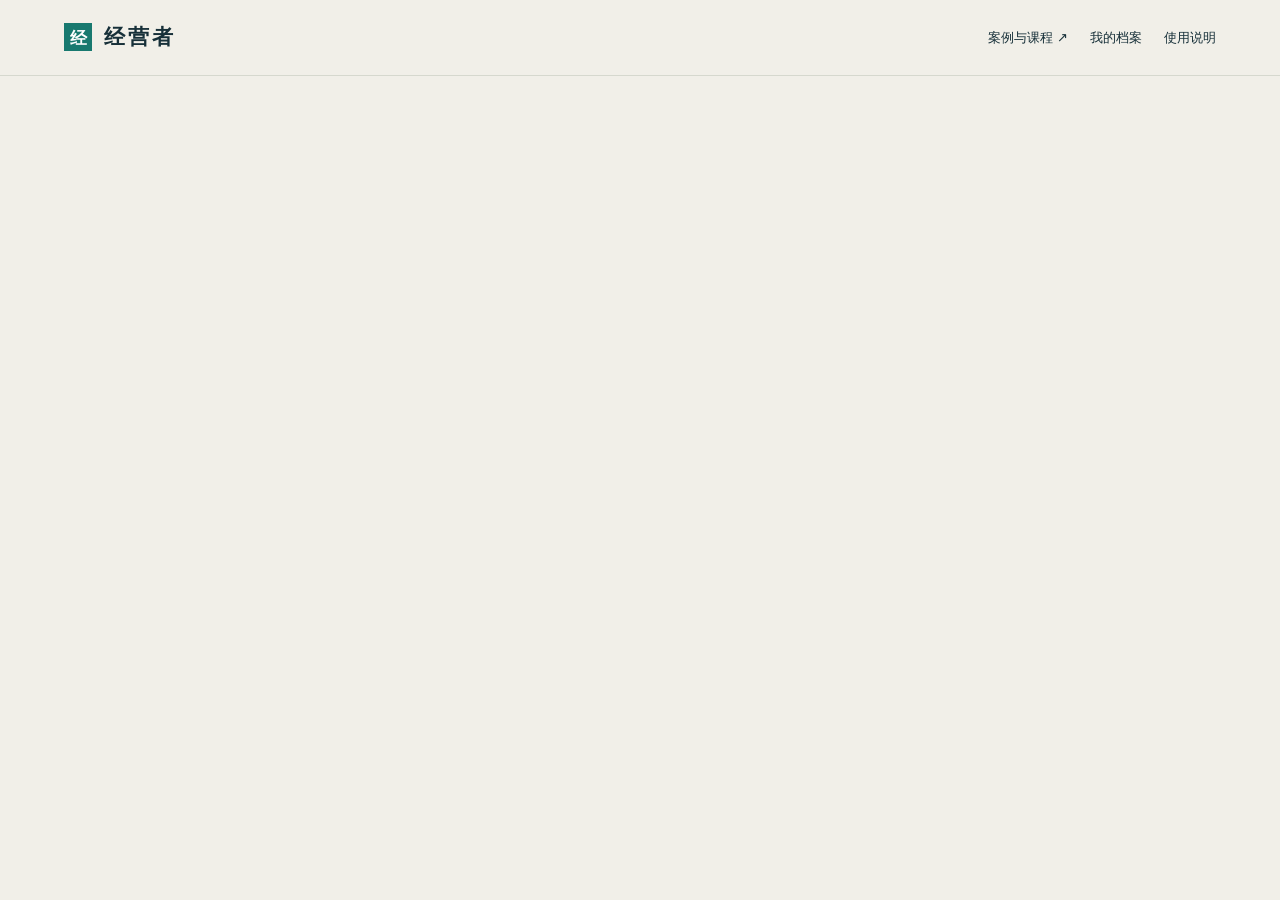
==== experience-v3.html @ bae5339b "Add original three-act decision desk with evidence dossiers and personal debrief" ====
<!doctype html><html lang="zh-CN"><head><meta charset="utf-8"><meta name="viewport" content="width=device-width,initial-scale=1"><meta name="theme-color" content="#102c35"><meta name="description" content="进入2011年的经营决策席，翻阅材料、签下命令、逐幕对照历史。独立运行的个人商学院。"><title>经营者｜千团大战 · 下一笔钱</title><style>
:root{--bg:#f1efe8;--paper:#fcfaf5;--ink:#173039;--muted:#657575;--line:#d6d8ce;--teal:#18796f;--gold:#d0a452;--dark:#102c35;--red:#a84931}*{box-sizing:border-box}body{margin:0;background:var(--bg);color:var(--ink);font:16px/1.8 system-ui,-apple-system,'Microsoft Yahei',sans-serif}button,input,textarea{font:inherit}button,a{touch-action:manipulation}button{cursor:pointer}button:disabled{cursor:not-allowed;opacity:.45}button:focus-visible,a:focus-visible,input:focus-visible,textarea:focus-visible,summary:focus-visible{outline:3px solid #cb8036;outline-offset:4px}a{color:inherit;text-decoration:none}h1,h2,h3,p{margin:0}h1,h2,h3{line-height:1.35}h1,h2,.serif{font-family:'Songti SC','Noto Serif CJK SC','SimSun',serif}header{height:76px;display:flex;align-items:center;justify-content:space-between;padding:0 5vw;border-bottom:1px solid var(--line);gap:16px}header .brand{font-size:21px;font-weight:800;letter-spacing:3px;display:flex;gap:12px;align-items:center}.brand i{width:28px;height:28px;background:var(--teal);display:grid;place-items:center;color:white;font-size:17px;font-style:normal;letter-spacing:0}nav{display:flex;gap:22px;font-size:13px;align-items:center}.plain{border:0;background:none;color:inherit;padding:0;font-size:inherit}.wrap{max-width:1280px;margin:auto;padding:36px 5vw 70px}.eyebrow{font-size:11px;font-weight:650;letter-spacing:2px;text-transform:uppercase;color:var(--teal)}.muted{color:var(--muted)}.small{font-size:12px}.hero{display:grid;grid-template-columns:1fr 1.04fr;min-height:470px;margin:0 -5vw;padding:38px 5vw 28px;gap:40px}.hero h1{font-size:clamp(42px,5.2vw,74px);letter-spacing:-2px;margin:20px 0}.hero h1 em{font-style:normal;color:var(--teal)}.hero p{max-width:440px;color:var(--muted);font-size:15px}.btn{border:1px solid var(--line);padding:12px 21px;background:transparent;color:var(--ink);font-size:14px;border-radius:3px;display:inline-flex;align-items:center;justify-content:center;gap:18px}.btn:hover{border-color:var(--teal);background:#e4ebe2}.btn.primary{background:var(--teal);color:white;border-color:var(--teal)}.btn.primary:hover{background:#116256}.actions{display:flex;flex-wrap:wrap;gap:12px;margin-top:25px}.stamp{font-size:10px;letter-spacing:2px;border:1px solid currentColor;padding:4px 8px;display:inline-block;color:var(--red)}.city{position:relative;align-self:center;aspect-ratio:1.2;background:var(--dark);border-radius:5px;overflow:hidden;box-shadow:0 20px 40px #122d351c}.city svg{width:100%;height:100%}.city-label{position:absolute;top:25px;left:25px;color:#9eb9b7;letter-spacing:2px;font-size:10px}.city-caption{position:absolute;bottom:20px;left:25px;color:#c6d3ca;font-size:11px}.city .number{position:absolute;top:46px;left:25px;font:42px Georgia;color:#f3e9cd}.pulse{animation:pulse 4s ease-in-out infinite}@keyframes pulse{50%{opacity:.35}}.ribbon{display:grid;grid-template-columns:repeat(4,1fr);border-top:1px solid var(--line);border-bottom:1px solid var(--line);margin:20px 0 42px}.ribbon>div{padding:18px 20px;border-right:1px solid var(--line)}.ribbon>div:first-child{padding-left:0}.ribbon>div:last-child{border:0}.ribbon b{display:block;font-size:15px}.ribbon span{font-size:11px;color:var(--muted)}.intro{display:grid;grid-template-columns:1.35fr 1fr;gap:65px;margin-bottom:35px}.intro p{margin-top:18px}.intro h2{font-size:30px}.paper{background:var(--paper);border:1px solid var(--line);padding:28px;border-radius:4px}.paper p+p{margin-top:16px}.margin-note{border-left:2px solid var(--gold);padding:0 0 0 20px;margin:24px 0;font-size:14px}.note{font-size:12px;color:var(--muted);margin-top:20px}.notice{font-size:12px;border-top:1px solid var(--line);padding-top:18px;margin-top:25px;color:var(--muted)}.progress{display:flex;align-items:center;gap:12px;margin-bottom:32px;font-size:12px;color:var(--muted)}.progress .line{height:1px;background:var(--line);flex:1}.progress .active{color:var(--teal);font-weight:700}.layout{display:grid;grid-template-columns:235px minmax(0,1fr);gap:38px}.rail{border-right:1px solid var(--line);padding-right:26px}.rail h3{font-size:24px;margin:13px 0}.rail .meter{margin-top:26px;padding-top:18px;border-top:1px solid var(--line)}.rail .meter b{display:block;font-size:14px;margin:6px 0}.rail small{color:var(--muted);display:block}.rail .chapter{margin-top:28px;color:var(--muted);font-size:12px}.chapter>div{margin:15px 0}.chapter .now{color:var(--teal);font-weight:700}.stage h1{font-size:clamp(30px,3.3vw,47px);white-space:pre-line;margin:12px 0 20px}.lede{font-size:16px;line-height:1.95;max-width:750px}.tension{margin:22px 0 28px;padding-left:20px;border-left:2px solid var(--gold);font-size:15px}.section-head{display:flex;justify-content:space-between;align-items:baseline;gap:14px;margin:32px 0 14px}.section-head h2{font-family:inherit;font-size:18px}.tabs{display:grid;grid-template-columns:repeat(3,1fr);gap:10px}.tab{border:1px solid var(--line);background:#e9e9df;text-align:left;padding:14px 16px;color:var(--ink);border-radius:4px 4px 0 0;font-size:14px}.tab[aria-selected=true]{background:var(--paper);border-bottom:2px solid var(--teal)}.tab span{font-size:10px;color:var(--muted);display:block}.dossier{min-height:240px;border:1px solid var(--line);border-top:0;padding:25px 30px;background:var(--paper)}.dossier h3{font-size:25px;margin:9px 0 16px}.dossier p{white-space:pre-line;font-size:15px}.dossier .note{font-size:11px}.choice{display:grid;grid-template-columns:35px 1fr;gap:14px;text-align:left;width:100%;background:var(--paper);border:1px solid var(--line);border-radius:4px;padding:20px;margin:12px 0;color:var(--ink)}.choice:hover{border-color:var(--teal)}.choice[aria-pressed=true]{border:2px solid var(--teal);padding:19px;background:#eaf0e8}.choice .letter{font:25px Georgia;color:var(--teal)}.choice strong{display:block;font-size:17px;margin-bottom:7px}.choice p{font-size:14px}.choice small{display:block;color:var(--muted);margin-top:10px}.order{margin-top:24px;padding:25px;background:#e3e9e1;border-top:3px solid var(--teal)}.order label{display:block;font-weight:600;font-size:14px;margin:20px 0 8px}textarea{width:100%;border:1px solid #bdc9bf;padding:13px;background:var(--paper);color:var(--ink);border-radius:3px;resize:vertical;min-height:100px}input[type=range]{width:100%;accent-color:var(--teal)}.range-row{display:flex;justify-content:space-between;font-size:12px}.status{font-size:12px;color:var(--red);margin-top:12px;min-height:22px}.seal{background:var(--dark);color:#eef1e7;padding:26px;border-radius:4px;margin:24px 0}.seal .eyebrow{color:#a3c3b9}.seal blockquote{font-size:17px;margin:18px 0;white-space:pre-wrap}.seal .muted{color:#aec1bc}.reveal{padding:28px;border:1px solid var(--line);background:var(--paper);margin:18px 0}.reveal h2{font-size:27px;margin:10px 0 18px}.reveal p{margin:13px 0}.insight{font-family:'SimSun',serif;font-size:24px;color:var(--teal);line-height:1.6;margin:30px 0;padding:22px 0;border-top:1px solid var(--line);border-bottom:1px solid var(--line)}.alternatives{display:grid;grid-template-columns:repeat(3,1fr);gap:12px}.alternative{padding:20px;background:#e7e8de;border-top:2px solid var(--line);font-size:13px}.alternative.chosen{border-top-color:var(--teal)}.alternative h3{font-size:15px;margin-bottom:12px}.source-list a{text-decoration:underline;text-underline-offset:3px}.source-list{font-size:12px;color:var(--muted);margin-top:20px}.source-list p{margin:8px 0}details{margin:18px 0}summary{cursor:pointer;font-size:13px}.history-card{border-top:1px solid var(--line);padding:25px 0}.history-card h3{font-size:21px;margin:10px 0}.history-card p{margin-top:12px}.pill{font-size:11px;color:var(--teal);border:1px solid #a5b9ac;border-radius:20px;padding:3px 10px}.toast{position:fixed;bottom:25px;left:50%;transform:translateX(-50%);padding:12px 22px;background:var(--dark);color:white;border-radius:4px;z-index:10;font-size:13px;max-width:90vw}.footer{font-size:11px;color:var(--muted);margin-top:55px;border-top:1px solid var(--line);padding-top:20px;display:flex;gap:12px;justify-content:space-between;flex-wrap:wrap}dialog{background:var(--paper);color:var(--ink);border:1px solid var(--line);padding:30px;max-width:600px;width:90vw;max-height:85vh;overflow:auto}dialog::backdrop{background:#102c35b0}dialog h2{font-size:25px;margin-bottom:18px}dialog .btn{margin-top:15px}input[type=file]{max-width:100%}@media(max-width:800px){header{height:auto;min-height:68px;padding:16px 5vw}nav{gap:12px}.brand span{font-size:17px}nav a{display:none}.hero{grid-template-columns:1fr;gap:28px;padding-top:15px}.hero h1{font-size:51px}.city{max-height:320px;aspect-ratio:1.6;width:100%}.ribbon{grid-template-columns:1fr 1fr}.ribbon>div:nth-child(3){padding-left:0}.intro{grid-template-columns:1fr;gap:24px}.layout{grid-template-columns:1fr;gap:22px}.rail{border-right:0;border-bottom:1px solid var(--line);padding:0 0 18px}.rail .chapter,.rail .meter{display:none}.rail h3{display:inline;margin:0 12px;font-size:18px}.rail .eyebrow{display:inline}.rail>small{margin-top:8px}.stage h1{font-size:34px}.alternatives{grid-template-columns:1fr}.dossier{padding:22px;min-height:290px}.tab{padding:11px}.progress{gap:7px;font-size:10px}.paper,.reveal{padding:22px}.wrap{padding-top:24px}.section-head{align-items:flex-start}.small{font-size:11px}}@media(prefers-reduced-motion:reduce){*{animation:none!important;scroll-behavior:auto!important}}@media print{header,.actions,.btn,nav,.tabs,.footer{display:none!important}body{background:white}.wrap{padding:0}.layout{display:block}.rail{display:none}.seal{color:black;background:#eee}.seal .muted,.seal .eyebrow{color:#444}.history-card{break-inside:avoid}}
</style></head><body><header><a class="brand" href="./" aria-label="经营者首页"><i>经</i><span>经营者</span></a><nav><a href="library.html">案例与课程 ↗</a><button class="plain" onclick="showRecords()">我的档案</button><button class="plain" onclick="showAbout()">使用说明</button></nav></header><main class="wrap" id="app"></main><dialog id="modal"></dialog><div id="announce" role="status" aria-live="polite"></div><script>
const E={
  "id": "STR-0001",
  "version": 3,
  "title": "千团大战：下一笔钱",
  "sources": [
    {
      "id": "S1",
      "date": "2011-03-14",
      "title": "北京商报：过期包退计划（同期报道）",
      "url": "https://finance.ifeng.com/news/special/2011315/20110314/3655793.shtml"
    },
    {
      "id": "S2",
      "date": "2011-07-07",
      "title": "新浪科技：B轮融资发布会（同期采访）",
      "url": "https://tech.sina.com.cn/i/2011-07-07/11005745178.shtml"
    },
    {
      "id": "S3",
      "date": "2011-07-07",
      "title": "经济观察网：融资与广告策略（同期采访）",
      "url": "https://www.eeo.com.cn/2011/0707/205540.shtml"
    },
    {
      "id": "S4",
      "date": "2011-11-11",
      "title": "新浪科技：IPO延迟（消息来源含匿名人士，原因未获独立证实）",
      "url": "https://tech.sina.com.cn/i/2011-11-11/09216306701.shtml"
    },
    {
      "id": "S5",
      "date": "2012-06-21",
      "title": "北京青年报：拉手6月19日撤销申请",
      "url": "https://msn.finance.sina.com.cn/gdxw/20120621/0000998863.html"
    },
    {
      "id": "S6",
      "date": "2014-02-21",
      "title": "王兴十年（回顾性人物报道，清华校友总会转载）",
      "url": "https://www.tsinghua.org.cn/info/1014/11230.htm"
    }
  ],
  "scenes": [
    {
      "date": "2011 · 03",
      "eyebrow": "第一幕 / 一张没有消费的券",
      "title": "钱已经收到了。\n生意结束了吗？",
      "scene": "把时间拨回2011年3月，退款政策公布前的教学回放。你坐在美团经营者的位置：消费者先付钱购买团购券，随后到线下商家消费。网站上的支付完成了，线下的服务却可能还没有开始。",
      "tension": "现在，一类钱留在平台上：券过期了，消费者没有消费。你要决定，平台怎样处理这类钱。它关系到的不只是一笔支出，还有你准备向消费者出售什么样的承诺。",
      "known": "预付款团购模式",
      "unknown": "自由现金、净流出、退款后的复购变化",
      "dossiers": [
        {
          "name": "消费者",
          "tag": "角色视角 · 教学演绎",
          "title": "我买的，是一次服务。",
          "body": "“券已经过期，我确实没去。但这笔钱，难道就没有办法处理了？”\n对消费者而言，付款和得到服务是两件事。有人会提出退款，有人不会。他们会不会再买，材料没有告诉你。",
          "note": "这段台词用于呈现利益冲突，不是真实投诉记录。"
        },
        {
          "name": "增长团队",
          "tag": "角色视角 · 教学演绎",
          "title": "同一笔资源，也可以带来新客。",
          "body": "“我们当然希望消费者满意。但如果马上推出全面退款，系统、客服和资金都要跟上。把同样的力量用来做新的团购，我们也许可以拉来更多用户。”\n他们要求你考虑兑现新承诺所挤占的其他工作。",
          "note": "这是待检验的经营主张，没有提供获客与退款回报的比较数据。"
        },
        {
          "name": "资金备忘",
          "tag": "机制材料 · 非公司账簿",
          "title": "没有消费的券，怎么结清？",
          "body": "团购把线上收款与线下消费分开。不同结算规则会影响平台什么时候向商户付款，退款规则又会改变平台对用户的义务。\n本案没有拿到当期完整协议和现金明细。你不能从“款在账上”直接推算可自由投入的金额。",
          "note": "本幕不提供虚构的现金跑道。政策发布日期前的具体会议无法还原，决策菜单为教学重构。"
        }
      ],
      "question": "你会批准哪一种过期券处理方案？",
      "options": [
        {
          "id": "claims",
          "name": "逐笔申请，审核退款",
          "pitch": "先建立申请渠道，核验后处理；暂不承诺对所有过期未消费券统一退款。",
          "cost": "现金支出可能分散，但用户要承担申请与等待成本。",
          "assumption": "个案处理能以较低成本解决主要不满。",
          "test": "如果大量未申请用户同样流失，少量投诉并不能证明政策有效。",
          "challenge": "你降低的是服务问题，还是仅仅降低了被看见的问题？"
        },
        {
          "id": "refund",
          "name": "建立统一过期退款政策",
          "pitch": "把退款变成明确规则，配套系统与客服，对未消费款按规则退回。",
          "cost": "需要承担退款支出和履约建设；回头客是否因此增加，尚不确定。",
          "assumption": "确定的退款承诺值得它的资金与执行成本。",
          "test": "即使复购没有明显增加，你是否仍有足够依据支持这项承诺？",
          "challenge": "“对客户好”还不是完整预算，你给兑现承诺安排了什么资源？"
        },
        {
          "id": "terms",
          "name": "先按现有条款处理",
          "pitch": "暂不新增普遍退款承诺，改善购买说明和到期提醒，再决定是否改变政策。",
          "cost": "减少新增承诺，但已产生的不满可能延续；条款的法律适用仍需审查。",
          "assumption": "更清晰的说明与提醒可以解决主要问题。",
          "test": "如果理解条款的人仍不愿再买，仅优化说明可能不够。",
          "challenge": "你解决的是信息误解，还是消费者不接受这种交易关系？"
        }
      ],
      "actual": "美团在2011年3月推出过期退款。同期北京商报报道涉及此前未消费款项1000余万元；2014年人物回顾也记载了该政策与资金影响。[S1/S6]",
      "why": "人物报道将这一选择解释为争取消费者信任与口碑。它是一项关于长期交易关系的判断，并非已经证明“每退一元就能赚回更多”。历史资料没有给出可用于归因的对照实验。",
      "insight": "少留一笔钱，可能是在建立下一次交易的条件。账面留存与可持续生意，不是同一个目标。",
      "compare": [
        "逐笔申请能控制执行节奏，但申请门槛也会筛掉不愿交涉的用户，不能只看已解决投诉。",
        "统一政策把承诺从个案变成规则，但系统兑现、资金准备与效果检验都不能省。",
        "条款与提醒可以减少误会，却未必改变用户对交易公平性的感受。"
      ],
      "bridge": "退款政策成为承诺。新的问题随之而来：还要继续获客、拓展商户、建设团队。把日历翻到7月，一笔融资到账——现在，关于钱怎么花的争论会更大。",
      "sources": [
        "S1",
        "S6"
      ]
    },
    {
      "date": "2011 · 07 · 07",
      "eyebrow": "第二幕 / 钱到账以后",
      "title": "你终于有钱了。\n要按谁的节奏花？",
      "scene": "美团宣布B轮5000万美元融资完成，资金已到账。成立一年多，公司披露截至5月底已在近100个城市开站、员工1800多人。你面对的已不是一间办公室，而是一张分散在各地的经营网络。[S2]",
      "tension": "如果新钱只停在账户上，团队会问增长机会在哪里；如果快速铺出去，你得回答花出去之后能留下什么。这次你要批准的，是获客与建设的主方向。",
      "known": "5000万美元 / 本轮融资",
      "unknown": "各渠道获客成本、留存、城市贡献",
      "dossiers": [
        {
          "name": "融资通报",
          "tag": "同期报道 · S2",
          "title": "资金到账，不等于问题解决。",
          "body": "2011年7月7日融资发布会：阿里巴巴领投，另有机构跟投。报道转述首轮资金尚未使用。\n这是融资与公开表述，不是经本课程审计的自由现金余额。不同币种、商户结算与退款义务也未完整列出。",
          "note": "公司披露的销售预期不是已经实现的收入或利润，本幕不把它当业绩。"
        },
        {
          "name": "城市一线",
          "tag": "利益冲突 · 教学演绎",
          "title": "商户问：你能带来多少人？",
          "body": "“每次谈商户，我们都要证明自己能带来顾客。只有后台能力，没有人知道我们，怎么签单？”\n前线希望得到能被商户看见的支持。你需要决定：是买来广泛知名度，还是以更接近购买的渠道触达客户。",
          "note": "不是当年现场对话。真实历史中的广告争论将在签批后展示。"
        },
        {
          "name": "投入清单",
          "tag": "教学议案 · 无虚构金额",
          "title": "三个都能花钱的地方。",
          "body": "品牌广告：先让更多人认识平台，再争取交易。\n交易获客与交付：在已有购买意图的人群中获客，同时改善商户服务。\n现金储备：减少当下承诺，为未来变局留下余地。\n三者都可能有价值，本幕缺少能直接排出回报高低的数据。",
          "note": "你决定优先级，不是假装能计算一个未经提供数据支持的最优预算。"
        }
      ],
      "question": "你把新增投入的主方向放在哪里？",
      "options": [
        {
          "id": "ads",
          "name": "品牌曝光优先",
          "pitch": "推进大范围品牌投放，给各地销售统一的知名度支持。",
          "cost": "覆盖面大，但从看到广告到复购之间仍有缺口。",
          "assumption": "品牌认知能以可接受成本转化为交易与留存。",
          "test": "如果曝光上涨而有效新客没有增加，你愿意何时停投？",
          "challenge": "你的依据能证明客户资产增加，还是只能证明更多人见过广告？"
        },
        {
          "id": "direct",
          "name": "交易获客与交付优先",
          "pitch": "优先可跟踪的购买渠道及商户服务建设，逐项验证再追加。",
          "cost": "触达可能更窄，前线也可能认为品牌声量不足。",
          "assumption": "接近交易的获客方式能留下更好的单位贡献。",
          "test": "若低成本渠道规模受限、无法支撑增长，何时改变组合？",
          "challenge": "能追踪并不自动等于增量，原本就会购买的人也可能被算进效果。"
        },
        {
          "id": "reserve",
          "name": "新增投入暂缓放行",
          "pitch": "先核清资金义务与现有城市表现，再分批审批新增预算。",
          "cost": "保留机动空间，但已有资金无法自动形成竞争位置。",
          "assumption": "等待所得的信息价值，大于错过窗口的成本。",
          "test": "哪一项信息一旦查明，你就必须放行，不能继续无限等待？",
          "challenge": "你给团队的是一条可执行的审批门槛，还是一个没有期限的“再看看”？"
        }
      ],
      "actual": "美团公开列出的资金用途包括服务、技术和人才。[S2] 同期采访报道其不准备加入广告烧钱战。[S3] 事后报道记载了其购买搜索关键词和导航渠道的做法。[S6]",
      "why": "回顾性材料给出的解释，是更重视靠近购买环节的触达，并保留资金。这并非“完全不打广告”。我们可以确认所报道的渠道取舍，不能把它简化成品牌广告永远无效。",
      "insight": "历史里的分歧不是“花钱还是不花钱”，而是为哪一段转化付钱，以及用什么证据继续付钱。",
      "compare": [
        "品牌曝光可能帮助销售、积累认知；缺少增量与留存验证时，它也可能成为竞争性加码。",
        "交易渠道更容易观察转化；但归因、容量和服务承载决定它能不能扩大。",
        "储备保留选择权；只有明确了重新放行的条件，储备才不会变成长期停滞。"
      ],
      "bridge": "你已经签下投入方向。四个月后，一条对手的消息传来。它看起来像机会，也可能意味着你所处的整个行业都将更难融资。",
      "sources": [
        "S2",
        "S3",
        "S6"
      ]
    },
    {
      "date": "2011 · 11 · 11",
      "eyebrow": "第三幕 / 机会来了，谁接得住",
      "title": "对手慢下来了。\n你的组织准备好了吗？",
      "scene": "媒体报道拉手网暂停路演、推迟赴美IPO。注意，此刻是推迟，不是最终撤销；关于具体原因的说法包含匿名消息，不能直接当作已经查明的事实。[S4]",
      "tension": "假如商户、人才或区域机会真的松动，你会冲上去吗？你能不能把新机会交给一个能执行的组织，而不只是把新的目标交给更多人？下一张命令，关系到扩张的承载方式。",
      "known": "IPO推迟 / 非最终结局",
      "unknown": "融资窗口持续时间、各区域承载能力",
      "dossiers": [
        {
          "name": "市场快讯",
          "tag": "同期报道 · S4",
          "title": "一条消息，两个方向。",
          "body": "拉手IPO进程受阻，会影响其融资节奏；这不代表它已经退出竞争。\n同期报道也记录了业内对融资和商户信心的担忧。那是受访者的判断，不是所有投资人已经停止投资的证据。",
          "note": "没有给你对手现金余额，不可推算对手还能活几个月。"
        },
        {
          "name": "区域负责人",
          "tag": "角色视角 · 教学演绎",
          "title": "给我城市，也要给我支撑。",
          "body": "“如果现在有机会，我们能不能接？新的商户谁带，新的销售谁教，服务出问题谁来纠正？”\n多一个城市，意味着多一组当地关系和日常执行。总部看见总量，不等于已经看见每个城市的异常。",
          "note": "这是规模化运营的情境设问，不是对美团当时具体故障的指控。"
        },
        {
          "name": "组织议案",
          "tag": "教学议案 · 尚未揭晓历史",
          "title": "你要改变哪一种工作？",
          "body": "把力量放在争取新商户与人才：机会短暂，先争取位置。\n把力量放在守住现有履约与结算：先降低外部冲击的伤害。\n把力量放在区域管理与销售训练：先建立扩大业务的承载能力。",
          "note": "三条路线可以组合；本轮要求你明确谁优先，哪项工作必须让位。"
        }
      ],
      "question": "下一阶段，哪一项工作优先拿到团队的精力？",
      "options": [
        {
          "id": "expand",
          "name": "先抢商户与人才",
          "pitch": "设定边界后主动争取机会，让现有团队承担接入。",
          "cost": "行动快，但新业务可能超过管理和交付能力。",
          "assumption": "现有组织可以承接增加的业务复杂度。",
          "test": "若新增业务持续挤压老客户交付，你会如何缩小范围？",
          "challenge": "对手变弱，是外部机会；你接得住，是另一项需要证据的判断。"
        },
        {
          "id": "hold",
          "name": "先稳现有经营",
          "pitch": "放慢新增动作，优先履约、退款与商户结算。",
          "cost": "对坏情景更有准备，也可能错过结构性机会。",
          "assumption": "当前最大的损失风险来自资金与履约波动。",
          "test": "如果现有履约已经稳定，你还会用什么条件限制所有新增动作？",
          "challenge": "你保护了今天的生意，是否也安排了让明天更有效率的工作？"
        },
        {
          "id": "org",
          "name": "先建区域指挥体系",
          "pitch": "明确区域负责人，配套销售训练、经营反馈与异常处理，再放行扩张。",
          "cost": "调整需要时间，也会占用正在做业务的人。",
          "assumption": "管理承载是限制业务扩大的关键环节。",
          "test": "如果只是增加会议与层级，经营没有改善，何时调整方案？",
          "challenge": "你批准的是新的组织图，还是可以追责、反馈和纠偏的运行方式？"
        }
      ],
      "actual": "回顾性人物报道记载，干嘉伟于2011年11月16日加入美团，随后调整区域管理，把两个大区分为八个。[S6] 这证明了组织建设动作，不能证明其他工作全被停止。",
      "why": "把范围分小、责任明确，可能改善信息传递和执行。这个机制解释了组织投入为什么值得考虑；但增加大区数量本身不是成功的充分条件，我们没有一组能隔离该调整效果的实验数据。",
      "insight": "资金让你有资格继续竞争，组织决定你能不能把一次机会变成反复做到的能力。",
      "compare": [
        "抢位能利用短暂机会；没有接入门槛，可能同时损伤新增和存量业务。",
        "守住经营有价值；如果连效率改进也停下，就只是延长原有问题。",
        "区域管理有历史动作支持；价值要落在责任、反馈与执行，不能由组织名称证明。"
      ],
      "bridge": "历史继续往前走，你的三次判断留在桌上。现在不按“像不像王兴”算分，而是检查你自己说过的理由、愿意承担的代价，以及下一次会如何改变。",
      "sources": [
        "S4",
        "S6"
      ]
    }
  ]
};
const KEY='business-command-v3', $=id=>document.getElementById(id), esc=s=>String(s??'').replace(/[&<>"']/g,c=>({'&':'&amp;','<':'&lt;','>':'&gt;','"':'&quot;',"'":'&#39;'}[c]));let db={schemaVersion:3,episode:E.id,runs:[],active:null},saveWarning=false;
try{let v=JSON.parse(localStorage.getItem(KEY));if(v&&validDB(v))db=v}catch{saveWarning=true}
function validRun(r){return r&&typeof r.id==='string'&&Array.isArray(r.decisions)&&r.decisions.length<=3&&r.decisions.every((d,i)=>E.scenes[i].options.some(o=>o.id===d.option)&&typeof d.reason==='string'&&typeof d.stop==='string'&&typeof d.reflection==='string'&&Number.isFinite(d.confidence)&&d.confidence>=0&&d.confidence<=100)&&Number.isInteger(r.index)&&r.index>=0&&r.index<=3&&['desk','reveal','report'].includes(r.phase)&&r.index===(r.phase==='reveal'?r.decisions.length-1:r.decisions.length)&&(r.phase!=='desk'||r.index<3)&&(r.phase!=='report'||r.index===3)&&r.drafts&&typeof r.drafts==='object'&&Object.entries(r.drafts).every(([k,d])=>['0','1','2'].includes(k)&&validDraft(d,Number(k)))}
function validDraft(d,i){return d&&typeof d.reason==='string'&&typeof d.stop==='string'&&Number.isFinite(d.confidence)&&d.confidence>=0&&d.confidence<=100&&Number.isInteger(d.tab)&&d.tab>=0&&d.tab<3&&Array.isArray(d.read)&&d.read.every(n=>Number.isInteger(n)&&n>=0&&n<3)&&(d.option===null||E.scenes[i].options.some(o=>o.id===d.option))}
function validDB(v){return v.schemaVersion===3&&v.episode===E.id&&Array.isArray(v.runs)&&v.runs.every(validRun)&&(!v.active||validRun(v.active))}
function save(){try{localStorage.setItem(KEY,JSON.stringify(db));return true}catch{saveWarning=true;notify('本机保存失败，请从“我的档案”导出备份。');return false}}
function notify(t){$('announce').innerHTML='<div class="toast">'+esc(t)+'</div>';setTimeout(()=>$('announce').innerHTML='',4500)}
function top(){window.scrollTo({top:0,behavior:'instant'});$('app').setAttribute('tabindex','-1');$('app').focus({preventScroll:true})}
function footer(){return '<footer class="footer"><span>个人商学院 / 真实商业 · 独立判断</span><span>V3.0 · 无需会员或AI接口 · 进度保存在当前浏览器</span></footer>'}
function city(){let blocks='';for(let r=0;r<9;r++)for(let c=0;c<9;c++){let x=135+(c-r)*23,y=115+(c+r)*12,h=8+((r*13+c*7)%5)*6;blocks+=`<path d="M${x} ${y}l17 9 -17 9 -17 -9z" fill="#34515a"/><path d="M${x-17} ${y+9}v${-h}l17 9v${h}z" fill="#456571"/><path d="M${x} ${y+18}v${-h}l17 -9v${h}z" fill="#28434d"/><path d="M${x-17} ${y+9-h}l17 -9 17 9 -17 9z" fill="${(r+c)%4===0?'#ae9463':'#68847d'}"/>`};return `<div class="city"><div class="city-label">一座城市，三种账本</div><div class="number">2011</div><svg viewBox="-100 0 500 390" role="img" aria-label="抽象城市经营网络示意，非真实地理或经营数据"><defs><pattern id="grid" width="25" height="25" patternUnits="userSpaceOnUse"><path d="M25 0H0V25" fill="none" stroke="#749390" stroke-opacity=".1"/></pattern></defs><rect x="-100" width="500" height="390" fill="url(#grid)"/><g transform="translate(20 4)">${blocks}<path d="M-60 235L135 130 325 232M-35 265L136 175 290 260" fill="none" stroke="#dab76c" stroke-width="2" opacity=".7"/><g class="pulse" fill="#ffe1a0"><circle cx="135" cy="130" r="5"/><circle cx="-35" cy="265" r="4"/><circle cx="290" cy="260" r="4"/></g></g></svg><div class="city-caption">顾客的承诺 / 商户的生意 / 平台的下一笔钱<br>概念示意 · 非历史地图</div></div>`}
function home(){let active=db.active;$('app').innerHTML=`<section class="hero"><div><div class="eyebrow">商业纪实互动剧场 / 案卷 STR-0001</div><h1>千团大战<br><em>下一笔钱</em></h1><p>一家年轻的平台，一座座要拿下的城市。<br>钱从消费者、商户和投资人手中经过。<br>现在，你决定它流向哪里。</p><div class="actions"><button class="btn primary" onclick="${active?'render()':'begin()'}">${active?'回到决策桌':'进入 2011 年'} <span>↗</span></button>${active?'<button class="btn" onclick="restart()">重新入局</button>':''}</div><p class="note">三幕完整体验 · 约 20 分钟 · 可随时离开再继续</p></div>${city()}</section><section class="ribbon"><div><span>你的位置</span><b>美团经营决策席</b></div><div><span>你要面对</span><b>承诺 / 获客 / 组织</b></div><div><span>信息规则</span><b>只知道当时能知道的</b></div><div><span>你带走的</span><b>自己的判断与修正</b></div></section><section class="intro"><div><div class="eyebrow">在命令之前 / 先理解这门生意</div><h2 style="margin-top:12px">网站上的一笔成交，<br>线下才刚刚开始。</h2><p>消费者在线买券，商户在线下接待。平台要让两边愿意再来。销售谈下一个商户，产品让下一笔订单更顺利，客服接住兑现不了的承诺。每个岗位都有理由向你要资源。</p><p>你将站在王兴的经营决策位置，但不需要猜他“正确的答案”。你需要在信息不完整时，说明自己愿意承担什么，又准备在何时改变主意。</p><div class="margin-note">每幕先翻阅三份材料，再签下命令。历史随后揭封；你的理由会留在旁边，接受同一组事实的检验。</div></div><aside class="paper"><span class="stamp">角色档案 / 过去已知</span><h3 class="serif" style="font-size:24px;margin-top:18px">这不是第一次创业。</h3><p>回顾性人物报道记载，王兴在美团之前经历过校内网出售与饭否停服。这里仅取2011年以前的经历，不把后来结果带进决策。[S6]</p><p>2010年3月，美团成立。[S2] 这一次，互联网产品之外，还有真实商户、线下服务和需要持续运转的城市团队。</p><p class="note">角色处境由历史材料改编；界面中的会议、台词与选项均为教学演绎，并非当事人会议实录。</p></aside></section><div class="notice">本集训练资源取舍：把熟悉的城市与渠道经营经验，迁移到新的商业模式。目标是为现实业务与自己的小额项目建立判断依据，而不是在模拟里追求无代价增长。${saveWarning?' <strong>浏览器存储不可用或记录损坏，请注意导出。</strong>':''}</div>${footer()}`}
function begin(){db.active={id:String(Date.now()),episode:E.id,version:3,startedAt:new Date().toISOString(),phase:'desk',index:0,drafts:{},decisions:[]};save();render()}
function restart(){if(confirm('当前进度会保留在档案中，然后开始新局。继续？')){if(db.active)db.runs.push({...db.active,archivedAt:new Date().toISOString(),incomplete:db.active.decisions.length<3});begin()}}
function draft(){let r=db.active;return r.drafts[r.index]||(r.drafts[r.index]={option:null,reason:'',stop:'',confidence:60,read:[],tab:0})}
function shell(content){let r=db.active,i=Math.min(r.index,2),s=E.scenes[i];return `<div class="progress"><span class="active">入局</span><span class="line"></span>${['承诺','获客','组织'].map((x,k)=>`<span class="${k<=i?'active':''}">${String(k+1).padStart(2,'0')} ${x}</span><span class="line"></span>`).join('')}<span class="${r.phase==='report'?'active':''}">复盘</span></div><div class="layout"><aside class="rail"><div class="eyebrow">经营决策桌</div><h3 class="serif">${s.date}</h3><small>STR-0001 / 千团大战</small><div class="meter"><span class="eyebrow">已经知道</span><b>${s.known}</b></div><div class="meter"><span class="eyebrow">仍未知道</span><small>${s.unknown}</small></div><div class="chapter"><div class="now">${r.phase==='desk'?'● 阅读材料 → 签批命令':r.phase==='reveal'?'● 命令已封存 → 历史揭封':'● 三幕结束 → 整理判断'}</div><div>下一幕情报尚未开放</div></div><div class="meter"><button class="plain small" onclick="home();top()">← 返回封面，保留进度</button></div></aside><section class="stage">${content}</section></div>${footer()}`}
function render(){if(!db.active)return home();if(db.active.phase==='desk')desk();else if(db.active.phase==='reveal')reveal();else report();top()}
function dossierHTML(s,d){let x=s.dossiers[d.tab];return `<div class="eyebrow">${x.tag}</div><h3 class="serif">${x.title}</h3><p>${x.body}</p><p class="note">${x.note}</p>`}
function desk(){let r=db.active,s=E.scenes[r.index],d=draft();if(!d.read.includes(d.tab))d.read.push(d.tab);save();$('app').innerHTML=shell(`<div class="eyebrow">${s.eyebrow}</div><h1>${s.title}</h1><p class="lede">${s.scene}</p><p class="tension">${s.tension}</p><div class="section-head"><h2>桌上的三份材料</h2><span id="readcount" class="small muted">已打开 ${d.read.length}/3 · 可反复查阅</span></div><div class="tabs" role="tablist" aria-label="决策材料">${s.dossiers.map((x,k)=>`<button id="tab${k}" class="tab" role="tab" aria-controls="dossier" aria-selected="${d.tab===k}" onclick="openDossier(${k})"><span>材料 0${k+1} ${d.read.includes(k)?'· 已打开':''}</span>${x.name}</button>`).join('')}</div><article id="dossier" class="dossier" role="tabpanel" aria-labelledby="tab${d.tab}">${dossierHTML(s,d)}</article><div class="section-head"><h2>你的签批</h2><span class="small muted">三个方案均为教学设计</span></div><h3 style="font-size:20px;margin-bottom:18px">${s.question}</h3>${s.options.map((o,k)=>`<button class="choice" id="opt${k}" aria-pressed="${d.option===o.id}" onclick="choose(${k})"><span class="letter">${'ABC'[k]}</span><span><strong>${o.name}</strong><p>${o.pitch}</p><small>要承担的代价 / ${o.cost}</small></span></button>`).join('')}<div class="order"><div class="eyebrow">给团队的一句话 / 将原样进入复盘</div><label for="reason">为什么签这条命令？你愿意承担什么代价？</label><textarea id="reason" placeholder="用你的话说，不需要术语。" oninput="writeDraft('reason',this.value)">${esc(d.reason)}</textarea><label for="stop">看到什么具体变化，你会改变命令？</label><textarea id="stop" placeholder="留下一个能让你改主意的条件。" oninput="writeDraft('stop',this.value)">${esc(d.stop)}</textarea><label for="confidence">你对这条路线的把握：<output id="confidenceOut">${d.confidence}%</output></label><input id="confidence" type="range" min="0" max="100" step="5" value="${d.confidence}" oninput="writeDraft('confidence',Number(this.value));$('confidenceOut').textContent=this.value+'%'" aria-label="决策把握百分比"><div class="range-row muted"><span>尚在试探</span><span>较有把握</span><span>非常确定</span></div><p class="note">这是自报把握，不能直接当作事件概率计算校准得分。</p><div id="formstatus" class="status" role="status"></div><button class="btn primary" onclick="commit()">签下命令，打开历史 ↗</button></div>`)}
function openDossier(k){let d=draft(),s=E.scenes[db.active.index];d.tab=k;if(!d.read.includes(k))d.read.push(k);save();$('dossier').innerHTML=dossierHTML(s,d);$('dossier').setAttribute('aria-labelledby','tab'+k);s.dossiers.forEach((x,j)=>{$('tab'+j).setAttribute('aria-selected',j===k);$('tab'+j).innerHTML=`<span>材料 0${j+1} ${d.read.includes(j)?'· 已打开':''}</span>${x.name}`});$('readcount').textContent=`已打开 ${d.read.length}/3 · 可反复查阅`}
function choose(k){let d=draft(),s=E.scenes[db.active.index];d.option=s.options[k].id;s.options.forEach((o,j)=>$('opt'+j).setAttribute('aria-pressed',j===k));save()}
function writeDraft(k,v){draft()[k]=v;save()}
function commit(){let r=db.active,d=draft();if(!d.option||d.reason.trim().length<4||d.stop.trim().length<4){$('formstatus').textContent='请选定路线，并留下你的理由和改变命令的条件（各至少4个字）。';return}if(d.read.length<3){$('formstatus').textContent='还有材料未打开。先听完三方意见，再签下命令。';return}r.decisions.push({...d,signedAt:new Date().toISOString(),reflection:'',selfCheck:null});r.phase='reveal';save();render()}
function sources(ids){return `<details class="source-list"><summary>本幕史料与证据边界（原文可能含后续剧情）</summary>${ids.map(id=>{let x=E.sources.find(x=>x.id===id);return `<p>[${id}] ${x.date} <a href="${x.url}" target="_blank" rel="noopener noreferrer">${x.title} ↗</a></p>`}).join('')}<p>同期报道、当事人主张和事后回顾不等于完整内部档案。资料未记录全部备选方案，本页的替代路线比较属于教练分析。</p></details>`}
function reveal(){let r=db.active,s=E.scenes[r.index],d=r.decisions[r.index],o=s.options.find(x=>x.id===d.option);$('app').innerHTML=shell(`<div class="eyebrow">命令已封存 / 第 ${r.index+1} 幕逐幕对照</div><h1>先别急着往下走。<br>看看你刚才押注了什么。</h1><div class="seal"><div class="eyebrow">你的命令 / ${esc(o.name)} / 把握 ${d.confidence}%</div><blockquote>“${esc(d.reason)}”</blockquote><p class="small muted">你承诺的改变条件：${esc(d.stop)}</p></div><article class="reveal"><div class="eyebrow">01 / 历史揭封</div><h2>当事人实际做了什么</h2><p>${s.actual}</p><div class="eyebrow" style="margin-top:25px">02 / 为什么这样做</div><p>${s.why}</p>${sources(s.sources)}</article><div class="insight">${s.insight}</div><article class="reveal"><div class="eyebrow">03 / 你的路线，最需要经受这一问</div><h2>${o.challenge}</h2><p><b>这条路线依赖的假设：</b>${o.assumption}</p><p><b>把你的理由放到这个情境中：</b>${o.test}</p><p class="note">以上是根据所选路线生成的对照，不是对自由文字的AI评分。若你的原话已处理这个风险，应保留你的论证，不因历史路线不同而判错。</p><label for="reflection" style="display:block;margin:20px 0 8px">你要保留或修正哪一点？ <span class="small muted">选填，自动保存</span></label><textarea id="reflection" placeholder="我原先认为……现在我会保留／调整……" oninput="reflect(this.value)">${esc(d.reflection)}</textarea><div class="actions"><button class="btn" aria-pressed="${d.selfCheck==='covered'}" onclick="selfCheck('covered')">我的原判断已考虑</button><button class="btn" aria-pressed="${d.selfCheck==='revise'}" onclick="selfCheck('revise')">我需要修正</button><span id="selfstatus" class="small muted">${d.selfCheck==='covered'?'已记录：原判断已考虑':d.selfCheck==='revise'?'已记录：需要修正':''}</span></div></article><div class="section-head"><h2>另外两条路，为什么也会有人选？</h2></div><div class="alternatives">${s.options.map((x,k)=>`<div class="alternative ${x.id===d.option?'chosen':''}"><span class="eyebrow">${'ABC'[k]} ${x.id===d.option?'你的选择':''}</span><h3>${x.name}</h3><p>${s.compare[k]}</p></div>`).join('')}</div><div class="paper" style="margin-top:28px"><div class="eyebrow">下一封来信</div><p style="margin-top:12px">${s.bridge}</p><p class="note">后续按真实历史推进，不把历史结果伪装成你的选择造成的结果。</p><div class="actions"><button class="btn primary" onclick="advance()">${r.index<2?'我已看完，进入下一幕 →':'整理我的决策档案 →'}</button></div></div>`)}
function reflect(v){db.active.decisions[db.active.index].reflection=v;save()}
function selfCheck(v){db.active.decisions[db.active.index].selfCheck=v;save();$('selfstatus').textContent=v==='covered'?'已记录：原判断已考虑':'已记录：需要修正';document.querySelectorAll('[onclick^="selfCheck"]').forEach(b=>b.setAttribute('aria-pressed',b.getAttribute('onclick').includes(v)))}
function advance(){let r=db.active;r.decisions[r.index].reviewedAt=new Date().toISOString();r.index++;r.phase=r.index===3?'report':'desk';if(r.index===3)r.completedAt=new Date().toISOString();save();render()}
function report(){let r=db.active;$('app').innerHTML=`<div class="eyebrow">个人经营档案 / STR-0001 / 三幕已完成</div><h1 style="font-size:46px;margin:20px 0">留下你的判断，<br>而不只是历史答案。</h1><p class="lede muted">三次命令都已封存。这里不以“和王兴选得一样”给你高分；你的理由、改变条件和修正，才是之后可以复测的东西。</p><div class="ribbon"><div><span>已签命令</span><b>3 / 3</b></div><div><span>自报需要修正</span><b>${r.decisions.filter(d=>d.selfCheck==='revise').length} 幕</b></div><div><span>已写复盘</span><b>${r.decisions.filter(d=>d.reflection.trim()).length} 幕</b></div><div><span>文字判断质量</span><b>待教练复核</b></div></div>${r.decisions.map((d,k)=>{let s=E.scenes[k],o=s.options.find(x=>x.id===d.option);return `<article class="history-card"><span class="eyebrow">${s.eyebrow}</span><h3>${esc(o.name)} <span class="pill">把握 ${d.confidence}%</span></h3><p><b>你的理由：</b>${esc(d.reason)}</p><p><b>改变条件：</b>${esc(d.stop)}</p><div class="margin-note"><b>这条路线的检验：</b>${o.test}</div><p><b>你的修正：</b>${esc(d.reflection||'未填写，不推断你已掌握。')}</p><details><summary>重看本幕历史与解释</summary><p>${s.actual}</p><p>${s.why}</p></details></article>`}).join('')}<section class="paper" style="margin-top:30px"><div class="eyebrow">只带走一个动作 / 回到你自己的城市</div><h2 style="margin-top:12px">给下一笔真实投入，写下改变条件。</h2><p style="margin-top:15px">从城市拓展、渠道补贴或小额项目中选一项。写清：准备投入什么，看到什么证据就追加，看到什么就停止。只用你能够承受损失的试验规模。</p><textarea style="margin-top:18px" aria-label="唯一改进动作" placeholder="我准备在……投入……；若……则追加；若……则停止。" oninput="db.active.action=this.value;save()">${esc(r.action||'')}</textarea><div class="actions"><button class="btn primary" onclick="downloadReport()">下载可阅读复盘 HTML ↓</button><button class="btn" onclick="exportData()">备份记录 JSON ↓</button><button class="btn" onclick="window.print()">打印 / PDF</button><button class="btn" onclick="archive()">归档，返回封面</button></div></section>${sources(E.sources.map(x=>x.id))}${footer()}`}
function download(name,type,content){let url=URL.createObjectURL(new Blob([content],{type}));let a=document.createElement('a');a.href=url;a.download=name;a.click();setTimeout(()=>URL.revokeObjectURL(url),1000)}
function exportData(){download('经营者-V3-完整记录.json','application/json',JSON.stringify(db,null,2))}
function downloadReport(){let r=db.active;let content=`<!doctype html><meta charset="utf-8"><title>千团大战 · 我的复盘</title><style>body{max-width:800px;margin:40px auto;padding:20px;font:17px/1.9 system-ui;color:#173039}article{border-top:1px solid #ccc;margin:25px 0;padding:20px 0}h1,h2{line-height:1.4}p{white-space:pre-wrap}</style><h1>千团大战 · 我的决策档案</h1><p>完成于 ${esc(r.completedAt||'未完成')}。此文件可离线阅读，无需任何会员。</p>`;r.decisions.forEach((d,k)=>{let s=E.scenes[k],o=s.options.find(x=>x.id===d.option);content+=`<article><h2>${s.eyebrow} · ${o.name}</h2><p>把握：${d.confidence}%</p><p>我的理由：${esc(d.reason)}</p><p>改变条件：${esc(d.stop)}</p><p>历史动作：${s.actual}</p><p>依据与解释：${s.why}</p><p>路线检验：${o.test}</p><p>我的修正：${esc(d.reflection||'未填写')}</p></article>`});content+=`<h2>唯一改进动作</h2><p>${esc(r.action||'未填写')}</p><h2>交给任意AI或教练</h2><p>请引用我的原话和案例证据，评价财务口径、证据边界、机会成本与停止条件。不得只因和历史选择相同加分，不根据选项推断我的心理。先指出已处理和未处理的风险，最后只留一个改进动作。我的把握不是可结算事件概率，不计算Brier分。</p><h2>资料</h2>`+E.sources.map(x=>`<p>[${x.id}] ${x.date} <a href="${x.url}">${x.title}</a></p>`).join('');download('STR-0001-我的复盘.html','text/html',content)}
function archive(){db.runs.push({...db.active});db.active=null;save();home();top();notify('已归档，可在“我的档案”中重看。')}
function modal(html){$('modal').innerHTML=html+'<div><button class="btn" onclick="$(\'modal\').close()">关闭</button></div>';$('modal').showModal()}
function showAbout(){modal(`<h2>你的个人商学院</h2><p>本集可以直接在浏览器使用，无需ChatGPT会员、登录或AI接口。断网也可以使用已下载的完整HTML文件。</p><p class="note">当前浏览器保存进度；更换设备或清理浏览器前，请导出JSON备份。不会自动云同步。本地文件方式的存储能力取决于浏览器，请保留备份。</p><p class="note">历史、当事人主张与教学演绎分别标记。逐路线反馈不冒充自由文字评分。公开静态网页按界面封印剧情，但源代码不能阻止主动查看后续内容。</p><div class="actions"><button class="btn primary" onclick="downloadOffline()">下载离线完整单页 ↓</button><button class="btn" onclick="exportData()">导出记录 ↓</button></div>`)}
function downloadOffline(){let clean=document.documentElement.cloneNode(true);clean.querySelector('#app').innerHTML='';clean.querySelector('#modal').innerHTML='';clean.querySelector('#modal').removeAttribute('open');clean.querySelector('#announce').innerHTML='';download('经营者-千团大战-V3.html','text/html','<!doctype html>'+clean.outerHTML)}
function showRecords(){let old=false;try{old=!!localStorage.getItem('business-command-v2')}catch{}modal(`<h2>我的决策档案</h2><p class="small muted">当前设备 · ${db.runs.length} 份归档 · ${db.active?'1 局进行中':'没有进行中的对局'}</p>${db.runs.map((r,k)=>`<div class="history-card"><b>${esc(new Date(r.startedAt).toLocaleString('zh-CN'))}</b><p>${r.decisions.length}/3 幕 ${r.incomplete?'· 未完成归档':''}</p><button class="btn" onclick="loadRun(${k})">打开记录</button></div>`).join('')}<div class="actions"><button class="btn" onclick="exportData()">导出全部V3记录</button>${old?'<button class="btn" onclick="exportLegacy()">导出旧版V2记录</button>':''}</div><p class="note"><a href="archive-v2.html">打开旧版 V2（继续旧对局） ↗</a></p><p class="note">导入会合并历史，并优先保留当前进行中的对局；不会覆盖旧版V2记录。</p><label class="small" for="backup">恢复V3备份</label><input id="backup" type="file" accept=".json,application/json" onchange="importData(this.files[0])">`)}
function loadRun(k){if(db.active){notify('先完成或归档当前对局，再打开旧记录。');return}db.active=JSON.parse(JSON.stringify(db.runs[k]));db.runs.splice(k,1);save();$('modal').close();render()}
function exportLegacy(){let raw=localStorage.getItem('business-command-v2');download('经营者-旧版V2原始备份.json','application/json',raw)}
async function importData(file){if(!file)return;try{if(file.size>5e6)throw Error('文件过大');let v=JSON.parse(await file.text());if(!validDB(v))throw Error('不是有效的V3记录');let ids=new Set([...db.runs.map(r=>r.id),db.active?.id]);for(let r of v.runs){if(!ids.has(r.id)){db.runs.push(r);ids.add(r.id)}}if(v.active&&!ids.has(v.active.id)){if(!db.active)db.active=v.active;else db.runs.push(v.active)}save();$('modal').close();render();notify('备份已合并，现有进度已保留。')}catch(e){notify('未导入：'+e.message)}}
home();
</script></body></html>
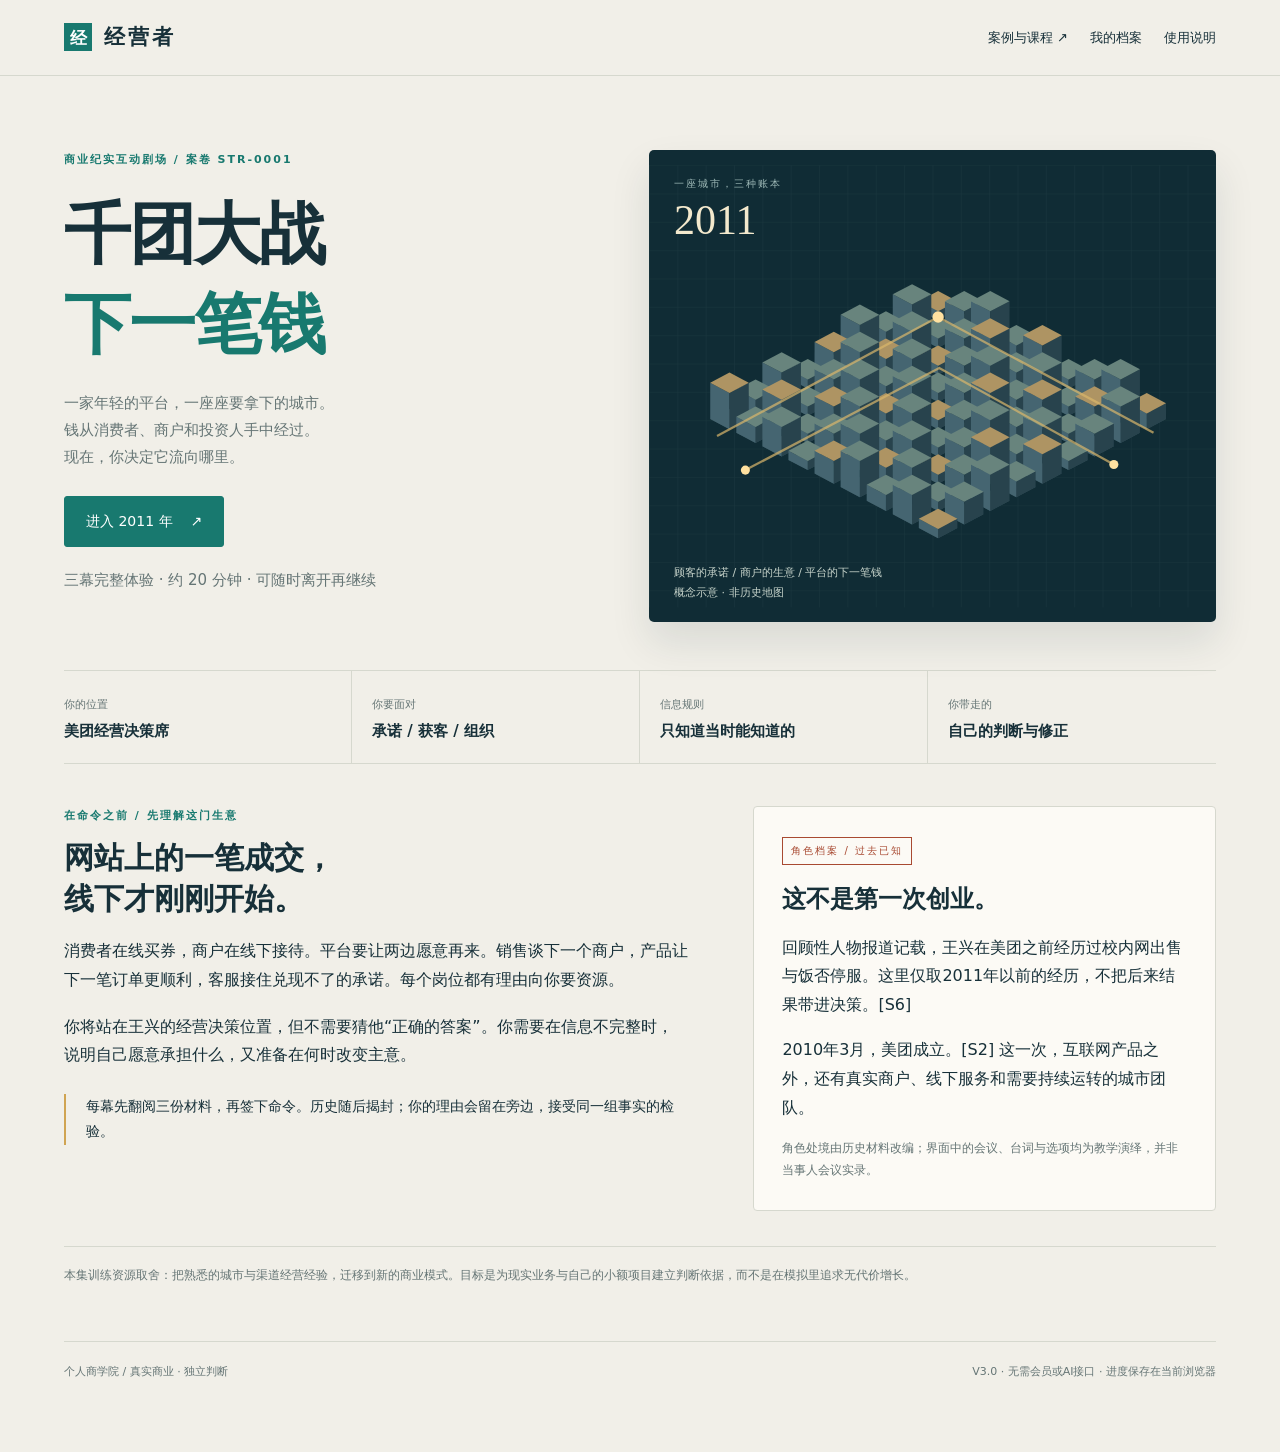
==== commit 3669401f: "Fix browser window.top naming collision in V3 navigation" ====
--- a/experience-v3.html
+++ b/experience-v3.html
@@ -279,15 +279,15 @@
 function validDB(v){return v.schemaVersion===3&&v.episode===E.id&&Array.isArray(v.runs)&&v.runs.every(validRun)&&(!v.active||validRun(v.active))}
 function save(){try{localStorage.setItem(KEY,JSON.stringify(db));return true}catch{saveWarning=true;notify('本机保存失败，请从“我的档案”导出备份。');return false}}
 function notify(t){$('announce').innerHTML='<div class="toast">'+esc(t)+'</div>';setTimeout(()=>$('announce').innerHTML='',4500)}
-function top(){window.scrollTo({top:0,behavior:'instant'});$('app').setAttribute('tabindex','-1');$('app').focus({preventScroll:true})}
+function scrollStageTop(){window.scrollTo({top:0,behavior:'instant'});$('app').setAttribute('tabindex','-1');$('app').focus({preventScroll:true})}
 function footer(){return '<footer class="footer"><span>个人商学院 / 真实商业 · 独立判断</span><span>V3.0 · 无需会员或AI接口 · 进度保存在当前浏览器</span></footer>'}
 function city(){let blocks='';for(let r=0;r<9;r++)for(let c=0;c<9;c++){let x=135+(c-r)*23,y=115+(c+r)*12,h=8+((r*13+c*7)%5)*6;blocks+=`<path d="M${x} ${y}l17 9 -17 9 -17 -9z" fill="#34515a"/><path d="M${x-17} ${y+9}v${-h}l17 9v${h}z" fill="#456571"/><path d="M${x} ${y+18}v${-h}l17 -9v${h}z" fill="#28434d"/><path d="M${x-17} ${y+9-h}l17 -9 17 9 -17 9z" fill="${(r+c)%4===0?'#ae9463':'#68847d'}"/>`};return `<div class="city"><div class="city-label">一座城市，三种账本</div><div class="number">2011</div><svg viewBox="-100 0 500 390" role="img" aria-label="抽象城市经营网络示意，非真实地理或经营数据"><defs><pattern id="grid" width="25" height="25" patternUnits="userSpaceOnUse"><path d="M25 0H0V25" fill="none" stroke="#749390" stroke-opacity=".1"/></pattern></defs><rect x="-100" width="500" height="390" fill="url(#grid)"/><g transform="translate(20 4)">${blocks}<path d="M-60 235L135 130 325 232M-35 265L136 175 290 260" fill="none" stroke="#dab76c" stroke-width="2" opacity=".7"/><g class="pulse" fill="#ffe1a0"><circle cx="135" cy="130" r="5"/><circle cx="-35" cy="265" r="4"/><circle cx="290" cy="260" r="4"/></g></g></svg><div class="city-caption">顾客的承诺 / 商户的生意 / 平台的下一笔钱<br>概念示意 · 非历史地图</div></div>`}
 function home(){let active=db.active;$('app').innerHTML=`<section class="hero"><div><div class="eyebrow">商业纪实互动剧场 / 案卷 STR-0001</div><h1>千团大战<br><em>下一笔钱</em></h1><p>一家年轻的平台，一座座要拿下的城市。<br>钱从消费者、商户和投资人手中经过。<br>现在，你决定它流向哪里。</p><div class="actions"><button class="btn primary" onclick="${active?'render()':'begin()'}">${active?'回到决策桌':'进入 2011 年'} <span>↗</span></button>${active?'<button class="btn" onclick="restart()">重新入局</button>':''}</div><p class="note">三幕完整体验 · 约 20 分钟 · 可随时离开再继续</p></div>${city()}</section><section class="ribbon"><div><span>你的位置</span><b>美团经营决策席</b></div><div><span>你要面对</span><b>承诺 / 获客 / 组织</b></div><div><span>信息规则</span><b>只知道当时能知道的</b></div><div><span>你带走的</span><b>自己的判断与修正</b></div></section><section class="intro"><div><div class="eyebrow">在命令之前 / 先理解这门生意</div><h2 style="margin-top:12px">网站上的一笔成交，<br>线下才刚刚开始。</h2><p>消费者在线买券，商户在线下接待。平台要让两边愿意再来。销售谈下一个商户，产品让下一笔订单更顺利，客服接住兑现不了的承诺。每个岗位都有理由向你要资源。</p><p>你将站在王兴的经营决策位置，但不需要猜他“正确的答案”。你需要在信息不完整时，说明自己愿意承担什么，又准备在何时改变主意。</p><div class="margin-note">每幕先翻阅三份材料，再签下命令。历史随后揭封；你的理由会留在旁边，接受同一组事实的检验。</div></div><aside class="paper"><span class="stamp">角色档案 / 过去已知</span><h3 class="serif" style="font-size:24px;margin-top:18px">这不是第一次创业。</h3><p>回顾性人物报道记载，王兴在美团之前经历过校内网出售与饭否停服。这里仅取2011年以前的经历，不把后来结果带进决策。[S6]</p><p>2010年3月，美团成立。[S2] 这一次，互联网产品之外，还有真实商户、线下服务和需要持续运转的城市团队。</p><p class="note">角色处境由历史材料改编；界面中的会议、台词与选项均为教学演绎，并非当事人会议实录。</p></aside></section><div class="notice">本集训练资源取舍：把熟悉的城市与渠道经营经验，迁移到新的商业模式。目标是为现实业务与自己的小额项目建立判断依据，而不是在模拟里追求无代价增长。${saveWarning?' <strong>浏览器存储不可用或记录损坏，请注意导出。</strong>':''}</div>${footer()}`}
 function begin(){db.active={id:String(Date.now()),episode:E.id,version:3,startedAt:new Date().toISOString(),phase:'desk',index:0,drafts:{},decisions:[]};save();render()}
 function restart(){if(confirm('当前进度会保留在档案中，然后开始新局。继续？')){if(db.active)db.runs.push({...db.active,archivedAt:new Date().toISOString(),incomplete:db.active.decisions.length<3});begin()}}
 function draft(){let r=db.active;return r.drafts[r.index]||(r.drafts[r.index]={option:null,reason:'',stop:'',confidence:60,read:[],tab:0})}
-function shell(content){let r=db.active,i=Math.min(r.index,2),s=E.scenes[i];return `<div class="progress"><span class="active">入局</span><span class="line"></span>${['承诺','获客','组织'].map((x,k)=>`<span class="${k<=i?'active':''}">${String(k+1).padStart(2,'0')} ${x}</span><span class="line"></span>`).join('')}<span class="${r.phase==='report'?'active':''}">复盘</span></div><div class="layout"><aside class="rail"><div class="eyebrow">经营决策桌</div><h3 class="serif">${s.date}</h3><small>STR-0001 / 千团大战</small><div class="meter"><span class="eyebrow">已经知道</span><b>${s.known}</b></div><div class="meter"><span class="eyebrow">仍未知道</span><small>${s.unknown}</small></div><div class="chapter"><div class="now">${r.phase==='desk'?'● 阅读材料 → 签批命令':r.phase==='reveal'?'● 命令已封存 → 历史揭封':'● 三幕结束 → 整理判断'}</div><div>下一幕情报尚未开放</div></div><div class="meter"><button class="plain small" onclick="home();top()">← 返回封面，保留进度</button></div></aside><section class="stage">${content}</section></div>${footer()}`}
-function render(){if(!db.active)return home();if(db.active.phase==='desk')desk();else if(db.active.phase==='reveal')reveal();else report();top()}
+function shell(content){let r=db.active,i=Math.min(r.index,2),s=E.scenes[i];return `<div class="progress"><span class="active">入局</span><span class="line"></span>${['承诺','获客','组织'].map((x,k)=>`<span class="${k<=i?'active':''}">${String(k+1).padStart(2,'0')} ${x}</span><span class="line"></span>`).join('')}<span class="${r.phase==='report'?'active':''}">复盘</span></div><div class="layout"><aside class="rail"><div class="eyebrow">经营决策桌</div><h3 class="serif">${s.date}</h3><small>STR-0001 / 千团大战</small><div class="meter"><span class="eyebrow">已经知道</span><b>${s.known}</b></div><div class="meter"><span class="eyebrow">仍未知道</span><small>${s.unknown}</small></div><div class="chapter"><div class="now">${r.phase==='desk'?'● 阅读材料 → 签批命令':r.phase==='reveal'?'● 命令已封存 → 历史揭封':'● 三幕结束 → 整理判断'}</div><div>下一幕情报尚未开放</div></div><div class="meter"><button class="plain small" onclick="home();scrollStageTop()">← 返回封面，保留进度</button></div></aside><section class="stage">${content}</section></div>${footer()}`}
+function render(){if(!db.active)return home();if(db.active.phase==='desk')desk();else if(db.active.phase==='reveal')reveal();else report();scrollStageTop()}
 function dossierHTML(s,d){let x=s.dossiers[d.tab];return `<div class="eyebrow">${x.tag}</div><h3 class="serif">${x.title}</h3><p>${x.body}</p><p class="note">${x.note}</p>`}
 function desk(){let r=db.active,s=E.scenes[r.index],d=draft();if(!d.read.includes(d.tab))d.read.push(d.tab);save();$('app').innerHTML=shell(`<div class="eyebrow">${s.eyebrow}</div><h1>${s.title}</h1><p class="lede">${s.scene}</p><p class="tension">${s.tension}</p><div class="section-head"><h2>桌上的三份材料</h2><span id="readcount" class="small muted">已打开 ${d.read.length}/3 · 可反复查阅</span></div><div class="tabs" role="tablist" aria-label="决策材料">${s.dossiers.map((x,k)=>`<button id="tab${k}" class="tab" role="tab" aria-controls="dossier" aria-selected="${d.tab===k}" onclick="openDossier(${k})"><span>材料 0${k+1} ${d.read.includes(k)?'· 已打开':''}</span>${x.name}</button>`).join('')}</div><article id="dossier" class="dossier" role="tabpanel" aria-labelledby="tab${d.tab}">${dossierHTML(s,d)}</article><div class="section-head"><h2>你的签批</h2><span class="small muted">三个方案均为教学设计</span></div><h3 style="font-size:20px;margin-bottom:18px">${s.question}</h3>${s.options.map((o,k)=>`<button class="choice" id="opt${k}" aria-pressed="${d.option===o.id}" onclick="choose(${k})"><span class="letter">${'ABC'[k]}</span><span><strong>${o.name}</strong><p>${o.pitch}</p><small>要承担的代价 / ${o.cost}</small></span></button>`).join('')}<div class="order"><div class="eyebrow">给团队的一句话 / 将原样进入复盘</div><label for="reason">为什么签这条命令？你愿意承担什么代价？</label><textarea id="reason" placeholder="用你的话说，不需要术语。" oninput="writeDraft('reason',this.value)">${esc(d.reason)}</textarea><label for="stop">看到什么具体变化，你会改变命令？</label><textarea id="stop" placeholder="留下一个能让你改主意的条件。" oninput="writeDraft('stop',this.value)">${esc(d.stop)}</textarea><label for="confidence">你对这条路线的把握：<output id="confidenceOut">${d.confidence}%</output></label><input id="confidence" type="range" min="0" max="100" step="5" value="${d.confidence}" oninput="writeDraft('confidence',Number(this.value));$('confidenceOut').textContent=this.value+'%'" aria-label="决策把握百分比"><div class="range-row muted"><span>尚在试探</span><span>较有把握</span><span>非常确定</span></div><p class="note">这是自报把握，不能直接当作事件概率计算校准得分。</p><div id="formstatus" class="status" role="status"></div><button class="btn primary" onclick="commit()">签下命令，打开历史 ↗</button></div>`)}
 function openDossier(k){let d=draft(),s=E.scenes[db.active.index];d.tab=k;if(!d.read.includes(k))d.read.push(k);save();$('dossier').innerHTML=dossierHTML(s,d);$('dossier').setAttribute('aria-labelledby','tab'+k);s.dossiers.forEach((x,j)=>{$('tab'+j).setAttribute('aria-selected',j===k);$('tab'+j).innerHTML=`<span>材料 0${j+1} ${d.read.includes(j)?'· 已打开':''}</span>${x.name}`});$('readcount').textContent=`已打开 ${d.read.length}/3 · 可反复查阅`}
@@ -303,7 +303,7 @@
 function download(name,type,content){let url=URL.createObjectURL(new Blob([content],{type}));let a=document.createElement('a');a.href=url;a.download=name;a.click();setTimeout(()=>URL.revokeObjectURL(url),1000)}
 function exportData(){download('经营者-V3-完整记录.json','application/json',JSON.stringify(db,null,2))}
 function downloadReport(){let r=db.active;let content=`<!doctype html><meta charset="utf-8"><title>千团大战 · 我的复盘</title><style>body{max-width:800px;margin:40px auto;padding:20px;font:17px/1.9 system-ui;color:#173039}article{border-top:1px solid #ccc;margin:25px 0;padding:20px 0}h1,h2{line-height:1.4}p{white-space:pre-wrap}</style><h1>千团大战 · 我的决策档案</h1><p>完成于 ${esc(r.completedAt||'未完成')}。此文件可离线阅读，无需任何会员。</p>`;r.decisions.forEach((d,k)=>{let s=E.scenes[k],o=s.options.find(x=>x.id===d.option);content+=`<article><h2>${s.eyebrow} · ${o.name}</h2><p>把握：${d.confidence}%</p><p>我的理由：${esc(d.reason)}</p><p>改变条件：${esc(d.stop)}</p><p>历史动作：${s.actual}</p><p>依据与解释：${s.why}</p><p>路线检验：${o.test}</p><p>我的修正：${esc(d.reflection||'未填写')}</p></article>`});content+=`<h2>唯一改进动作</h2><p>${esc(r.action||'未填写')}</p><h2>交给任意AI或教练</h2><p>请引用我的原话和案例证据，评价财务口径、证据边界、机会成本与停止条件。不得只因和历史选择相同加分，不根据选项推断我的心理。先指出已处理和未处理的风险，最后只留一个改进动作。我的把握不是可结算事件概率，不计算Brier分。</p><h2>资料</h2>`+E.sources.map(x=>`<p>[${x.id}] ${x.date} <a href="${x.url}">${x.title}</a></p>`).join('');download('STR-0001-我的复盘.html','text/html',content)}
-function archive(){db.runs.push({...db.active});db.active=null;save();home();top();notify('已归档，可在“我的档案”中重看。')}
+function archive(){db.runs.push({...db.active});db.active=null;save();home();scrollStageTop();notify('已归档，可在“我的档案”中重看。')}
 function modal(html){$('modal').innerHTML=html+'<div><button class="btn" onclick="$(\'modal\').close()">关闭</button></div>';$('modal').showModal()}
 function showAbout(){modal(`<h2>你的个人商学院</h2><p>本集可以直接在浏览器使用，无需ChatGPT会员、登录或AI接口。断网也可以使用已下载的完整HTML文件。</p><p class="note">当前浏览器保存进度；更换设备或清理浏览器前，请导出JSON备份。不会自动云同步。本地文件方式的存储能力取决于浏览器，请保留备份。</p><p class="note">历史、当事人主张与教学演绎分别标记。逐路线反馈不冒充自由文字评分。公开静态网页按界面封印剧情，但源代码不能阻止主动查看后续内容。</p><div class="actions"><button class="btn primary" onclick="downloadOffline()">下载离线完整单页 ↓</button><button class="btn" onclick="exportData()">导出记录 ↓</button></div>`)}
 function downloadOffline(){let clean=document.documentElement.cloneNode(true);clean.querySelector('#app').innerHTML='';clean.querySelector('#modal').innerHTML='';clean.querySelector('#modal').removeAttribute('open');clean.querySelector('#announce').innerHTML='';download('经营者-千团大战-V3.html','text/html','<!doctype html>'+clean.outerHTML)}
